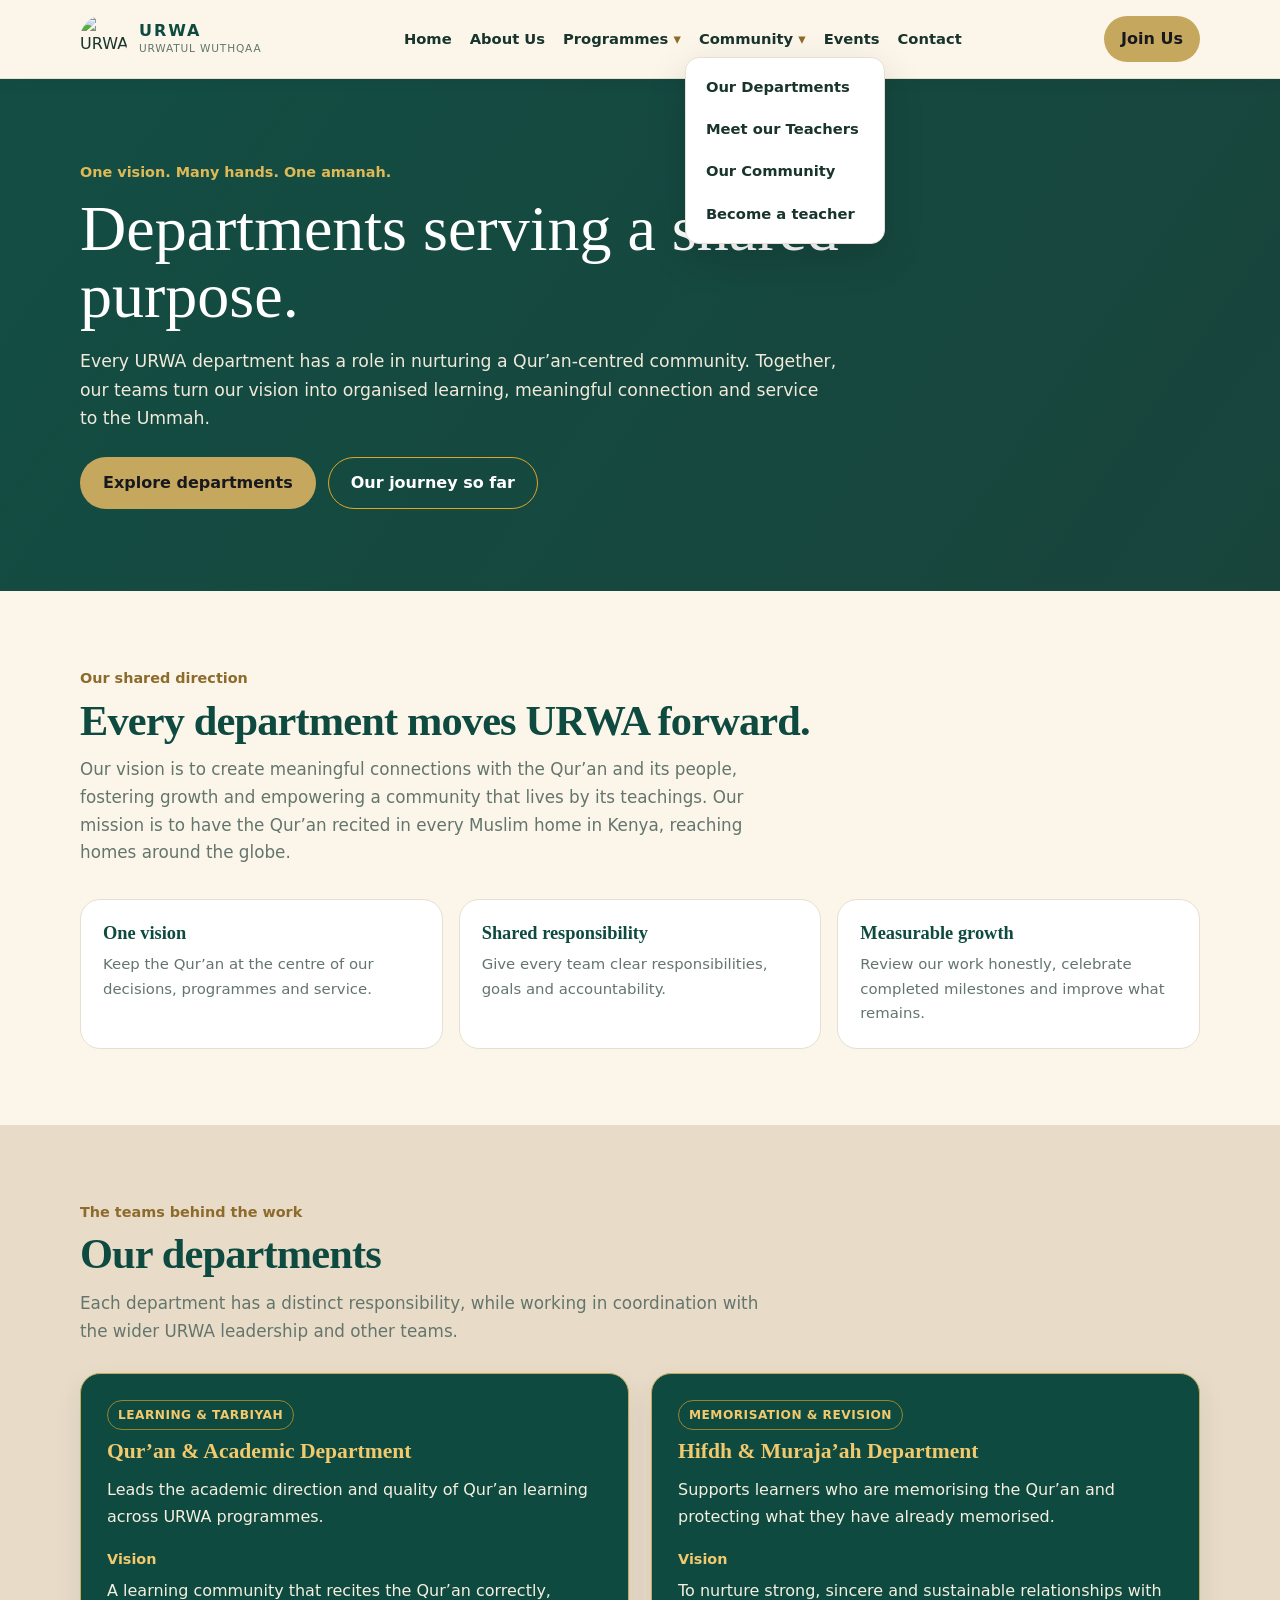
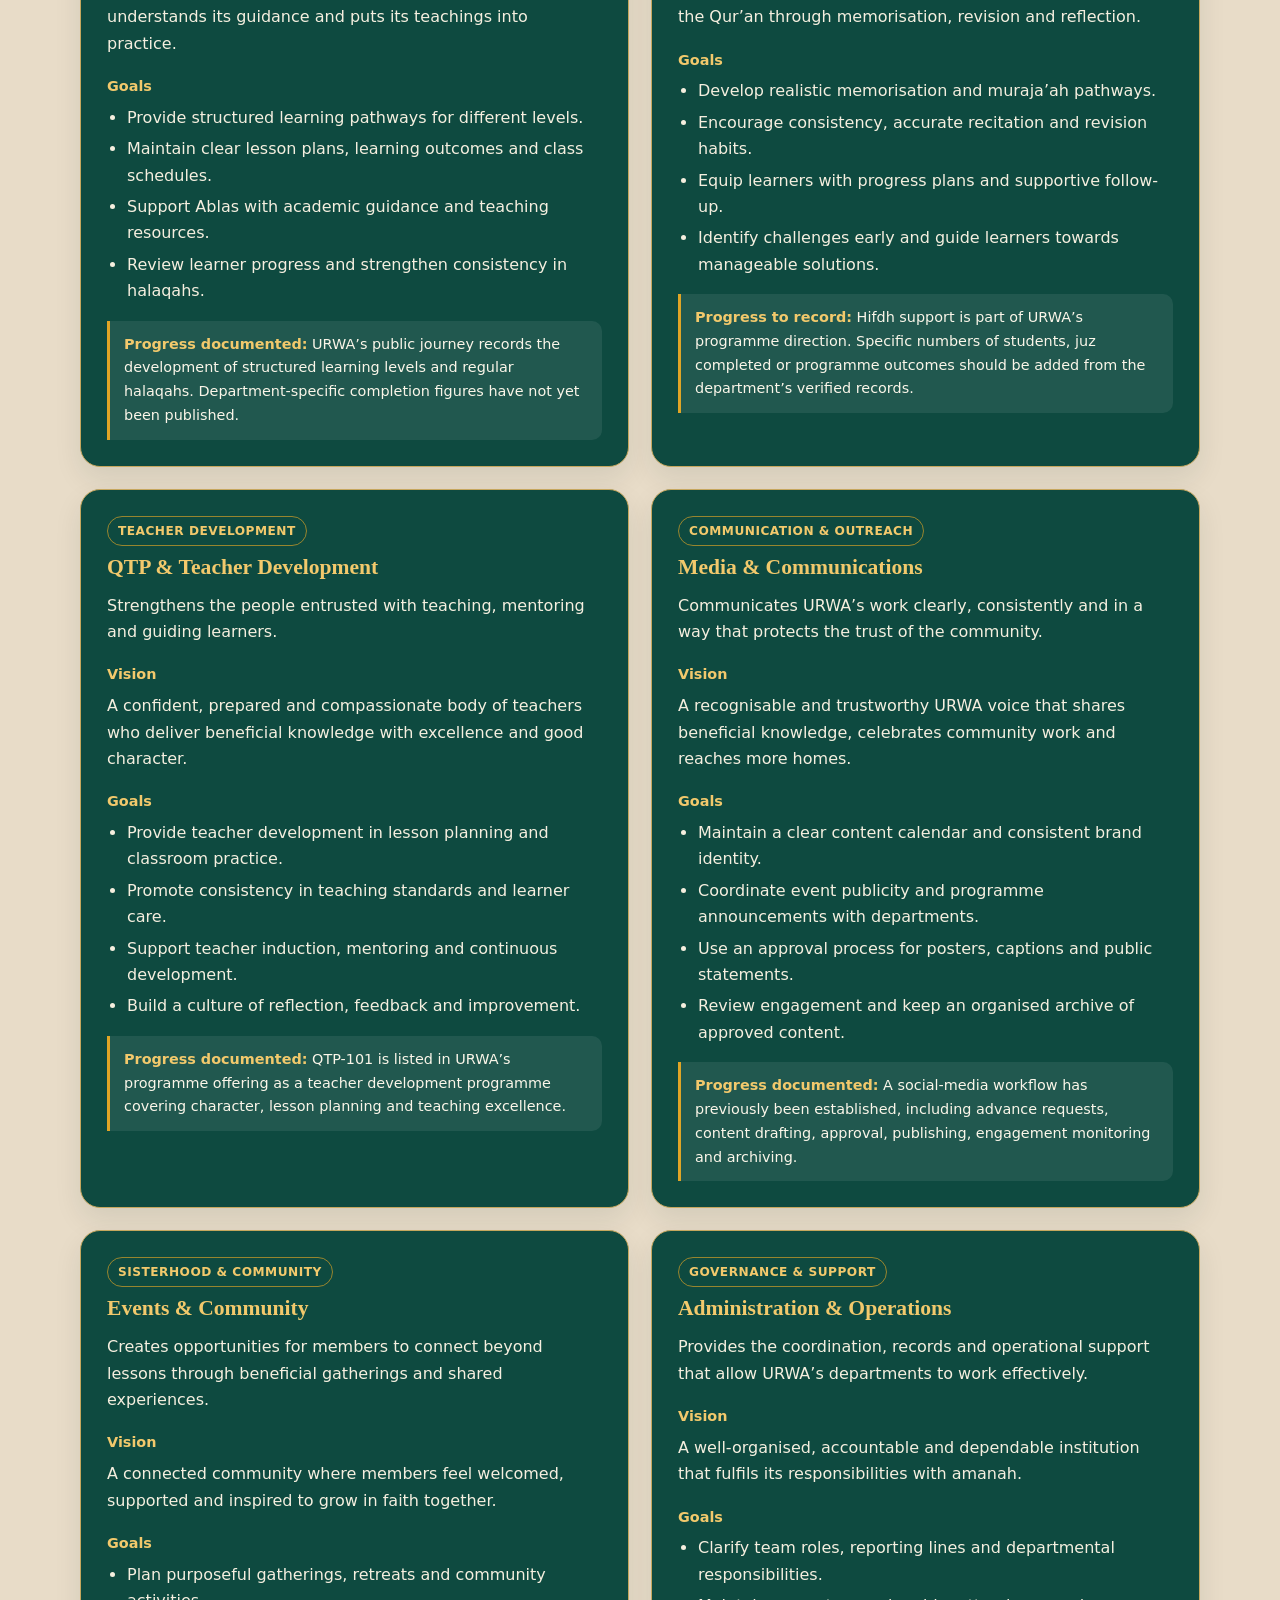
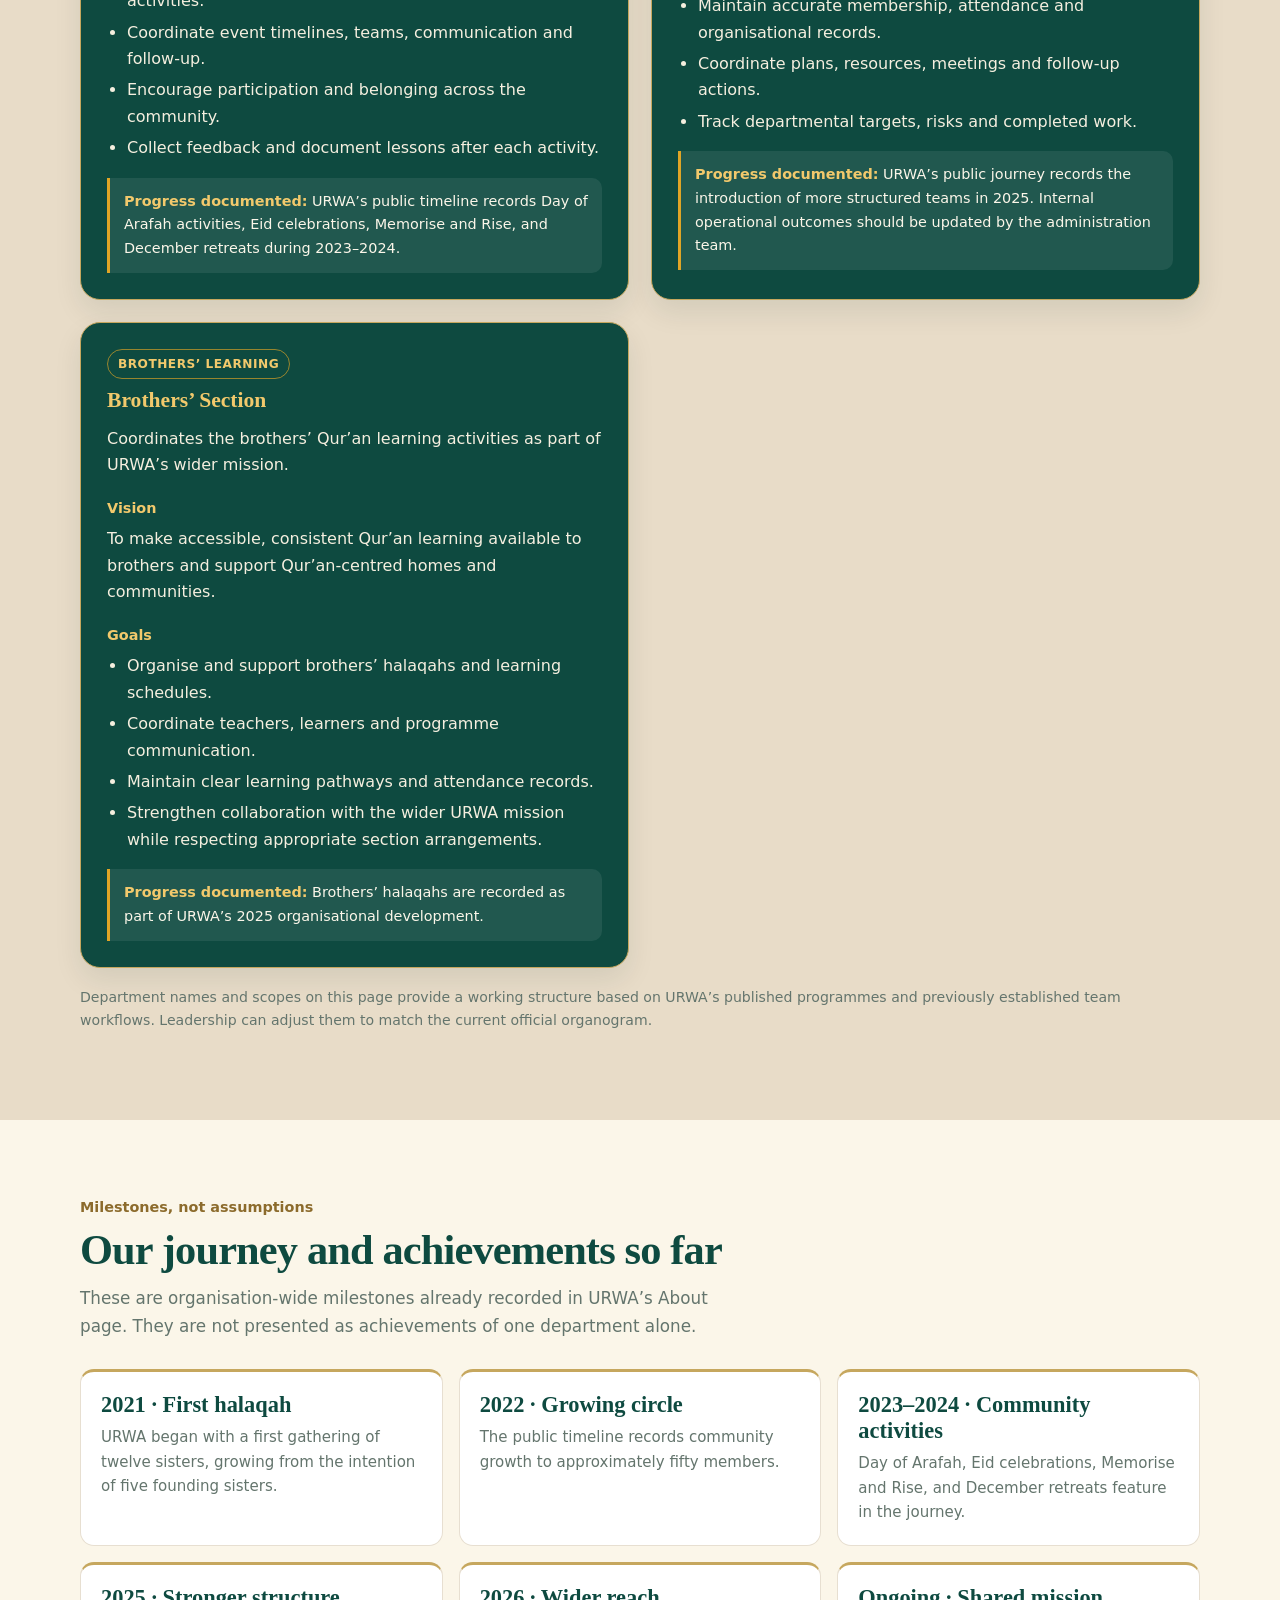
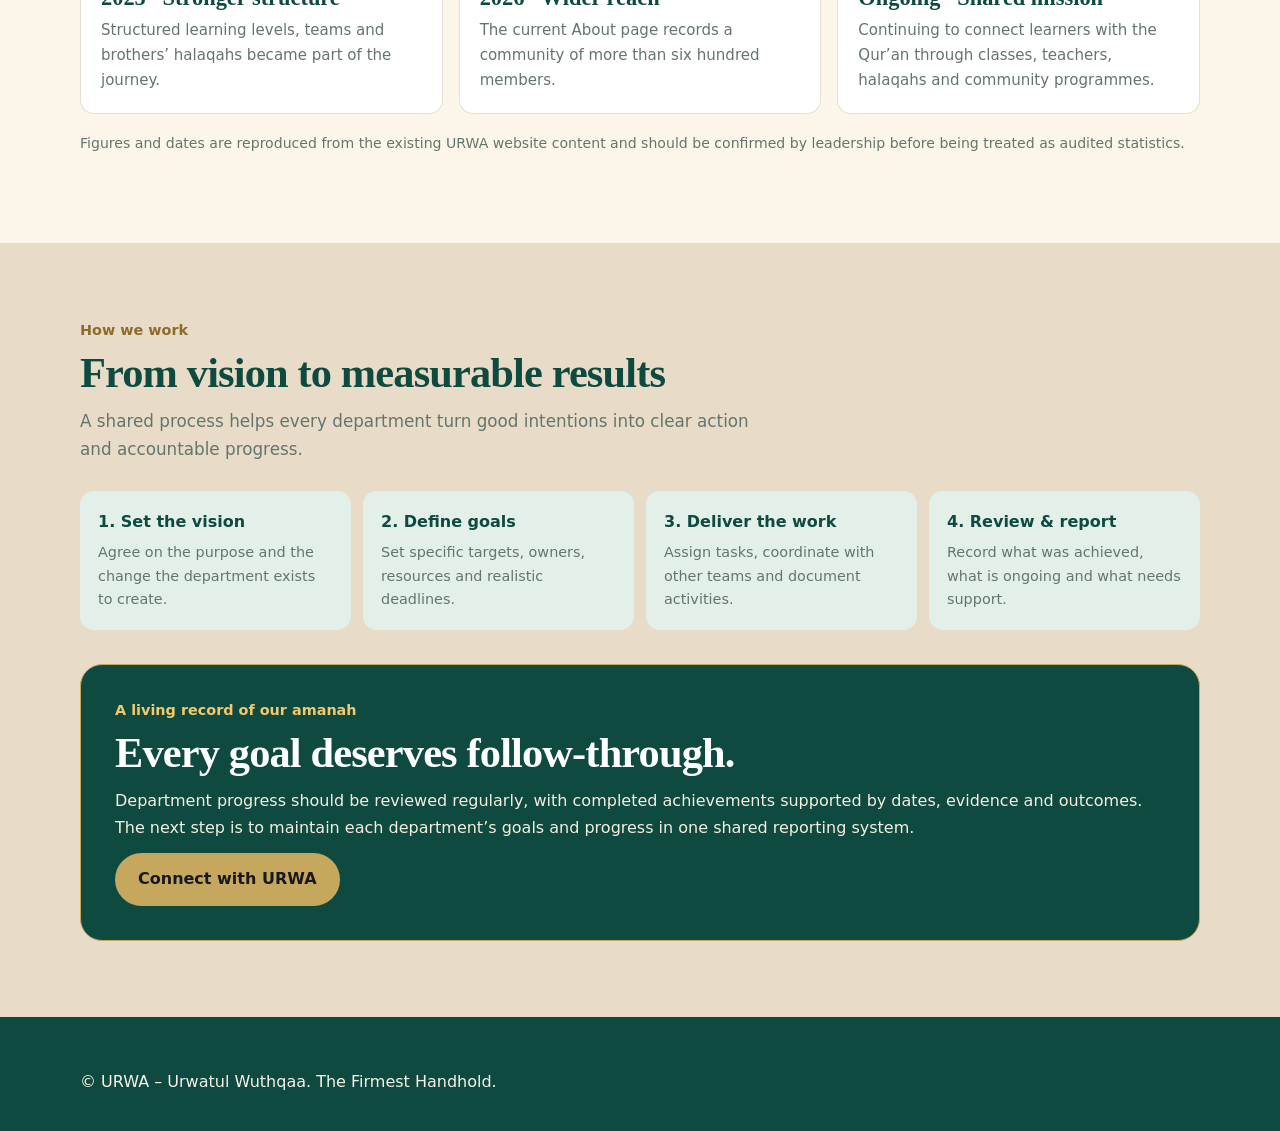
==== departments.html @ 587ce14b "Create URWA departments vision goals and progress page" ====
<!doctype html>
<html lang="en">
<head>
  <meta charset="utf-8">
  <meta name="viewport" content="width=device-width, initial-scale=1, viewport-fit=cover">
  <title>Our Departments | URWA – Urwatul Wuthqaa</title>
  <meta name="description" content="Meet the departments serving URWA's vision through Qur'an learning, community, communication and organisational excellence.">
  <link rel="stylesheet" href="css/style.css">
  <link rel="stylesheet" href="css/pages.css">
  <style>
    .dept-hero{background:linear-gradient(125deg,rgba(14,74,64,.98),rgba(10,57,49,.94));color:#fbf6e9;padding:82px 0}
    .dept-hero h1{font:500 clamp(2.5rem,5vw,4.3rem)/1.05 Georgia,serif;color:#fff;max-width:780px;margin:10px 0 18px}
    .dept-hero p{color:#f1eadb;max-width:760px;font-size:1.08rem}
    .dept-hero .kicker{color:#e0b957}
    .dept-intro{max-width:800px;margin-bottom:32px}
    .dept-grid{display:grid;grid-template-columns:repeat(2,minmax(0,1fr));gap:22px}
    .dept-card{background:#0e4a40;color:#fbf6e9;border:1px solid #c6a75e;border-radius:20px;padding:26px;box-shadow:0 12px 28px rgba(13,49,41,.09)}
    .dept-card h3{color:#f2c96c;font:600 1.35rem/1.25 Georgia,serif;margin:8px 0 12px}
    .dept-card p,.dept-card li{color:#f5efdf}
    .dept-card .dept-tag{display:inline-block;border:1px solid rgba(224,165,38,.65);border-radius:999px;padding:4px 10px;color:#f2c96c;font-size:.76rem;font-weight:700;letter-spacing:.04em}
    .dept-card h4{color:#f2c96c;font-size:.9rem;margin:18px 0 6px}
    .dept-card ul{padding-left:20px;margin:0}
    .dept-card li{margin:5px 0}
    .dept-status{margin-top:16px;padding:12px 14px;border-left:3px solid #e0a526;background:rgba(255,255,255,.08);border-radius:0 10px 10px 0;font-size:.9rem}
    .dept-status strong{color:#f2c96c}
    .dept-note{font-size:.88rem;color:var(--muted);margin-top:18px}
    .milestone-grid{display:grid;grid-template-columns:repeat(3,minmax(0,1fr));gap:16px}
    .milestone{background:#fff;border:1px solid var(--line);border-top:3px solid var(--gold);border-radius:14px;padding:20px}
    .milestone b{display:block;color:var(--head);font:600 1.4rem Georgia,serif;margin-bottom:7px}
    .milestone p{color:var(--muted);margin:0;font-size:.94rem}
    .dept-cycle{display:grid;grid-template-columns:repeat(4,minmax(0,1fr));gap:12px;counter-reset:step}
    .dept-step{background:var(--mint);border-radius:14px;padding:18px}
    .dept-step b{display:block;color:var(--head);margin-bottom:5px}
    .dept-step p{font-size:.9rem;color:var(--muted);margin:0}
    .dept-cta{background:var(--band);color:var(--onband);border:1px solid var(--gold);border-radius:22px;padding:34px}
    .dept-cta h2{color:#fff}
    .dept-cta p{color:#f5efdf}
    @media(max-width:760px){.dept-grid{grid-template-columns:1fr}.milestone-grid{grid-template-columns:1fr}.dept-cycle{grid-template-columns:repeat(2,minmax(0,1fr))}.dept-hero{padding:60px 0}}
    @media(max-width:420px){.dept-cycle{grid-template-columns:1fr}.dept-card{padding:21px}}
  </style>
</head>
<body>
<header>
  <div class="wrap bar">
    <a class="brand" href="index.html" aria-label="URWA home">
      <img src="assets/logo.jpg" alt="URWA logo">
      <span><b>URWA</b><small>URWATUL WUTHQAA</small></span>
    </a>
    <nav id="nav" aria-label="Main navigation">
      <a href="index.html">Home</a>
      <a href="about.html">About Us</a>
      <details><summary>Programmes</summary><div class="dd"><a href="programmes.html">All programmes</a><a href="classes.html">Classes and schedules</a></div></details>
      <details open><summary>Community</summary><div class="dd"><a href="departments.html" aria-current="page">Our Departments</a><a href="teachers.html">Meet our Teachers</a><a href="about.html">Our Community</a><a href="become-teacher.html">Become a teacher</a></div></details>
      <a href="events.html">Events</a>
      <a href="contact.html">Contact</a>
    </nav>
    <div class="acts"><a class="btn gold" href="portal/student/index.html" style="padding:9px 16px">Join Us</a><button id="burger" aria-label="Open navigation" aria-expanded="false" type="button">☰</button></div>
  </div>
</header>

<main>
  <section class="dept-hero">
    <div class="wrap">
      <div class="kicker">One vision. Many hands. One amanah.</div>
      <h1>Departments serving a shared purpose.</h1>
      <p>Every URWA department has a role in nurturing a Qur’an-centred community. Together, our teams turn our vision into organised learning, meaningful connection and service to the Ummah.</p>
      <div class="row"><a class="btn gold" href="#departments">Explore departments</a><a class="btn line" style="color:#fff;border-color:#e0a526" href="#our-progress">Our journey so far</a></div>
    </div>
  </section>

  <section>
    <div class="wrap">
      <div class="dept-intro">
        <div class="kicker">Our shared direction</div>
        <h2>Every department moves URWA forward.</h2>
        <p class="lead">Our vision is to create meaningful connections with the Qur’an and its people, fostering growth and empowering a community that lives by its teachings. Our mission is to have the Qur’an recited in every Muslim home in Kenya, reaching homes around the globe.</p>
      </div>
      <div class="grid g3">
        <article class="card"><h3>One vision</h3><p>Keep the Qur’an at the centre of our decisions, programmes and service.</p></article>
        <article class="card"><h3>Shared responsibility</h3><p>Give every team clear responsibilities, goals and accountability.</p></article>
        <article class="card"><h3>Measurable growth</h3><p>Review our work honestly, celebrate completed milestones and improve what remains.</p></article>
      </div>
    </div>
  </section>

  <section class="alt" id="departments">
    <div class="wrap">
      <div class="section-heading"><div class="kicker">The teams behind the work</div><h2>Our departments</h2><p class="lead">Each department has a distinct responsibility, while working in coordination with the wider URWA leadership and other teams.</p></div>
      <div class="dept-grid">
        <article class="dept-card">
          <span class="dept-tag">LEARNING & TARBIYAH</span><h3>Qur’an & Academic Department</h3>
          <p>Leads the academic direction and quality of Qur’an learning across URWA programmes.</p>
          <h4>Vision</h4><p>A learning community that recites the Qur’an correctly, understands its guidance and puts its teachings into practice.</p>
          <h4>Goals</h4><ul><li>Provide structured learning pathways for different levels.</li><li>Maintain clear lesson plans, learning outcomes and class schedules.</li><li>Support Ablas with academic guidance and teaching resources.</li><li>Review learner progress and strengthen consistency in halaqahs.</li></ul>
          <div class="dept-status"><strong>Progress documented:</strong> URWA’s public journey records the development of structured learning levels and regular halaqahs. Department-specific completion figures have not yet been published.</div>
        </article>
        <article class="dept-card">
          <span class="dept-tag">MEMORISATION & REVISION</span><h3>Hifdh & Muraja’ah Department</h3>
          <p>Supports learners who are memorising the Qur’an and protecting what they have already memorised.</p>
          <h4>Vision</h4><p>To nurture strong, sincere and sustainable relationships with the Qur’an through memorisation, revision and reflection.</p>
          <h4>Goals</h4><ul><li>Develop realistic memorisation and muraja’ah pathways.</li><li>Encourage consistency, accurate recitation and revision habits.</li><li>Equip learners with progress plans and supportive follow-up.</li><li>Identify challenges early and guide learners towards manageable solutions.</li></ul>
          <div class="dept-status"><strong>Progress to record:</strong> Hifdh support is part of URWA’s programme direction. Specific numbers of students, juz completed or programme outcomes should be added from the department’s verified records.</div>
        </article>
        <article class="dept-card">
          <span class="dept-tag">TEACHER DEVELOPMENT</span><h3>QTP & Teacher Development</h3>
          <p>Strengthens the people entrusted with teaching, mentoring and guiding learners.</p>
          <h4>Vision</h4><p>A confident, prepared and compassionate body of teachers who deliver beneficial knowledge with excellence and good character.</p>
          <h4>Goals</h4><ul><li>Provide teacher development in lesson planning and classroom practice.</li><li>Promote consistency in teaching standards and learner care.</li><li>Support teacher induction, mentoring and continuous development.</li><li>Build a culture of reflection, feedback and improvement.</li></ul>
          <div class="dept-status"><strong>Progress documented:</strong> QTP-101 is listed in URWA’s programme offering as a teacher development programme covering character, lesson planning and teaching excellence.</div>
        </article>
        <article class="dept-card">
          <span class="dept-tag">COMMUNICATION & OUTREACH</span><h3>Media & Communications</h3>
          <p>Communicates URWA’s work clearly, consistently and in a way that protects the trust of the community.</p>
          <h4>Vision</h4><p>A recognisable and trustworthy URWA voice that shares beneficial knowledge, celebrates community work and reaches more homes.</p>
          <h4>Goals</h4><ul><li>Maintain a clear content calendar and consistent brand identity.</li><li>Coordinate event publicity and programme announcements with departments.</li><li>Use an approval process for posters, captions and public statements.</li><li>Review engagement and keep an organised archive of approved content.</li></ul>
          <div class="dept-status"><strong>Progress documented:</strong> A social-media workflow has previously been established, including advance requests, content drafting, approval, publishing, engagement monitoring and archiving.</div>
        </article>
        <article class="dept-card">
          <span class="dept-tag">SISTERHOOD & COMMUNITY</span><h3>Events & Community</h3>
          <p>Creates opportunities for members to connect beyond lessons through beneficial gatherings and shared experiences.</p>
          <h4>Vision</h4><p>A connected community where members feel welcomed, supported and inspired to grow in faith together.</p>
          <h4>Goals</h4><ul><li>Plan purposeful gatherings, retreats and community activities.</li><li>Coordinate event timelines, teams, communication and follow-up.</li><li>Encourage participation and belonging across the community.</li><li>Collect feedback and document lessons after each activity.</li></ul>
          <div class="dept-status"><strong>Progress documented:</strong> URWA’s public timeline records Day of Arafah activities, Eid celebrations, Memorise and Rise, and December retreats during 2023–2024.</div>
        </article>
        <article class="dept-card">
          <span class="dept-tag">GOVERNANCE & SUPPORT</span><h3>Administration & Operations</h3>
          <p>Provides the coordination, records and operational support that allow URWA’s departments to work effectively.</p>
          <h4>Vision</h4><p>A well-organised, accountable and dependable institution that fulfils its responsibilities with amanah.</p>
          <h4>Goals</h4><ul><li>Clarify team roles, reporting lines and departmental responsibilities.</li><li>Maintain accurate membership, attendance and organisational records.</li><li>Coordinate plans, resources, meetings and follow-up actions.</li><li>Track departmental targets, risks and completed work.</li></ul>
          <div class="dept-status"><strong>Progress documented:</strong> URWA’s public journey records the introduction of more structured teams in 2025. Internal operational outcomes should be updated by the administration team.</div>
        </article>
        <article class="dept-card">
          <span class="dept-tag">BROTHERS’ LEARNING</span><h3>Brothers’ Section</h3>
          <p>Coordinates the brothers’ Qur’an learning activities as part of URWA’s wider mission.</p>
          <h4>Vision</h4><p>To make accessible, consistent Qur’an learning available to brothers and support Qur’an-centred homes and communities.</p>
          <h4>Goals</h4><ul><li>Organise and support brothers’ halaqahs and learning schedules.</li><li>Coordinate teachers, learners and programme communication.</li><li>Maintain clear learning pathways and attendance records.</li><li>Strengthen collaboration with the wider URWA mission while respecting appropriate section arrangements.</li></ul>
          <div class="dept-status"><strong>Progress documented:</strong> Brothers’ halaqahs are recorded as part of URWA’s 2025 organisational development.</div>
        </article>
      </div>
      <p class="dept-note">Department names and scopes on this page provide a working structure based on URWA’s published programmes and previously established team workflows. Leadership can adjust them to match the current official organogram.</p>
    </div>
  </section>

  <section id="our-progress">
    <div class="wrap">
      <div class="section-heading"><div class="kicker">Milestones, not assumptions</div><h2>Our journey and achievements so far</h2><p class="lead">These are organisation-wide milestones already recorded in URWA’s About page. They are not presented as achievements of one department alone.</p></div>
      <div class="milestone-grid">
        <article class="milestone"><b>2021 · First halaqah</b><p>URWA began with a first gathering of twelve sisters, growing from the intention of five founding sisters.</p></article>
        <article class="milestone"><b>2022 · Growing circle</b><p>The public timeline records community growth to approximately fifty members.</p></article>
        <article class="milestone"><b>2023–2024 · Community activities</b><p>Day of Arafah, Eid celebrations, Memorise and Rise, and December retreats feature in the journey.</p></article>
        <article class="milestone"><b>2025 · Stronger structure</b><p>Structured learning levels, teams and brothers’ halaqahs became part of the journey.</p></article>
        <article class="milestone"><b>2026 · Wider reach</b><p>The current About page records a community of more than six hundred members.</p></article>
        <article class="milestone"><b>Ongoing · Shared mission</b><p>Continuing to connect learners with the Qur’an through classes, teachers, halaqahs and community programmes.</p></article>
      </div>
      <p class="dept-note">Figures and dates are reproduced from the existing URWA website content and should be confirmed by leadership before being treated as audited statistics.</p>
    </div>
  </section>

  <section class="alt">
    <div class="wrap">
      <div class="section-heading"><div class="kicker">How we work</div><h2>From vision to measurable results</h2><p class="lead">A shared process helps every department turn good intentions into clear action and accountable progress.</p></div>
      <div class="dept-cycle">
        <div class="dept-step"><b>1. Set the vision</b><p>Agree on the purpose and the change the department exists to create.</p></div>
        <div class="dept-step"><b>2. Define goals</b><p>Set specific targets, owners, resources and realistic deadlines.</p></div>
        <div class="dept-step"><b>3. Deliver the work</b><p>Assign tasks, coordinate with other teams and document activities.</p></div>
        <div class="dept-step"><b>4. Review & report</b><p>Record what was achieved, what is ongoing and what needs support.</p></div>
      </div>
      <div class="dept-cta" style="margin-top:34px">
        <div class="kicker" style="color:#f2c96c">A living record of our amanah</div>
        <h2>Every goal deserves follow-through.</h2>
        <p>Department progress should be reviewed regularly, with completed achievements supported by dates, evidence and outcomes. The next step is to maintain each department’s goals and progress in one shared reporting system.</p>
        <a class="btn gold" href="contact.html">Connect with URWA</a>
      </div>
    </div>
  </section>
</main>
<footer><div class="wrap"><p>© URWA – Urwatul Wuthqaa. The Firmest Handhold.</p></div></footer>
<script src="js/main.js"></script>
</body>
</html>
---- css/style.css ----
/* =========================================
   URWA — SHARED DESIGN SYSTEM
========================================= */

:root {
  /* URWA emerald, white and warm cream palette */
  --bg: #fbf6e9;
  --card: #ffffff;
  --tint: #e8dcc8;
  --ink: #18342d;
  --muted: #64756d;
  --head: #0e4a40;
  --gold: #c6a75e;
  --goldtx: #8c6b2c;
  --line: #e7dfd1;
  --band: #0e4a40;
  --onband: #f7f2e8;

  --brand: #0e4a40;
  --cream: #fbf6e9;
  --mint: #e3f0ea;

  color-scheme: light;
}


/* =========================================
   GLOBAL RESET AND TYPOGRAPHY
========================================= */

* {
  box-sizing: border-box;
}

html {
  scroll-behavior: smooth;
  scroll-padding-top: 88px;
}

body {
  margin: 0;
  background: var(--bg);
  color: var(--ink);
  font: 16px/1.65 Inter, system-ui, -apple-system, "Segoe UI", sans-serif;
}

img {
  max-width: 100%;
}

a {
  color: inherit;
  text-decoration: none;
}

button,
input,
select,
textarea {
  font: inherit;
}

button {
  color: inherit;
}

:focus-visible {
  outline: 3px solid var(--gold);
  outline-offset: 3px;
}

[hidden] {
  display: none !important;
}

.wrap {
  width: min(1120px, calc(100% - 36px));
  margin-inline: auto;
}

h1,
h2,
h3 {
  font-family: Georgia, "Times New Roman", serif;
  color: var(--head);
  font-weight: 500;
  margin: 0;
}

h2 {
  font-size: clamp(1.9rem, 4vw, 2.9rem);
  line-height: 1.12;
  letter-spacing: -.02em;
  margin-bottom: 12px;
}

h3 {
  font-size: 1.12rem;
  margin-bottom: 6px;
}

p {
  margin: 0 0 12px;
}

.lead {
  color: var(--muted);
  max-width: 680px;
  font-size: 1.05rem;
}

section {
  padding: 76px 0;
}

.alt {
  background: var(--tint);
}

.kicker {
  color: var(--goldtx);
  font-weight: 700;
  font-size: .9rem;
  margin-bottom: 6px;
}


/* =========================================
   BUTTONS
========================================= */

.btn {
  display: inline-block;
  padding: 12px 22px;
  border-radius: 999px;
  font: inherit;
  font-weight: 700;
  border: 1px solid transparent;
  cursor: pointer;
  transition: transform .2s ease;
}

.btn:hover {
  transform: translateY(-2px);
}

.gold {
  background: var(--gold);
  color: #17191e;
}

.dark {
  background: var(--head);
  color: #fff;
}

.line {
  border-color: var(--gold);
  color: var(--head);
}


/* =========================================
   HEADER AND NAVIGATION
========================================= */

header,
.site-header {
  position: sticky;
  top: 0;
  z-index: 50;
  background: var(--bg);
  border-bottom: 1px solid var(--line);
  box-shadow: 0 2px 16px rgba(12, 30, 25, .06);
}

.bar {
  display: flex;
  align-items: center;
  justify-content: space-between;
  gap: 16px;
  min-height: 78px;
}

.brand {
  display: flex;
  align-items: center;
  gap: 11px;
  flex-shrink: 0;
}

.brand img {
  width: 48px;
  height: 48px;
  border-radius: 50%;
  object-fit: cover;
}

.site-header .brand img {
  width: 44px;
  height: 44px;
  object-fit: contain;
}

.brand b {
  display: block;
  color: var(--head);
  letter-spacing: .12em;
  line-height: 1.2;
}

.brand small {
  display: block;
  font-size: .66rem;
  letter-spacing: .08em;
  color: var(--muted);
}

nav {
  display: flex;
  gap: 18px;
  align-items: center;
  font-weight: 600;
  font-size: .92rem;
}

nav details {
  position: relative;
}

nav summary {
  cursor: pointer;
  list-style: none;
}

nav summary::-webkit-details-marker {
  display: none;
}

nav summary::after {
  content: " ▾";
  color: var(--goldtx);
}

.dd {
  position: absolute;
  top: 30px;
  left: -14px;
  min-width: 200px;
  background: var(--card);
  border: 1px solid var(--line);
  border-radius: 14px;
  padding: 8px;
  display: none;
  box-shadow: 0 14px 40px rgba(0, 0, 0, .14);
}

nav details[open] .dd {
  display: grid;
}

.dd a {
  padding: 9px 12px;
  border-radius: 8px;
  white-space: nowrap;
}

.dd a:hover {
  background: var(--tint);
}

.acts {
  display: flex;
  align-items: center;
  gap: 12px;
}

.acts a.login {
  font-size: .88rem;
  font-weight: 700;
  color: var(--head);
}

#burger {
  display: none;
  border: 1px solid var(--line);
  background: var(--card);
  color: var(--head);
  border-radius: 9px;
  padding: 8px 11px;
  font-size: 1.2rem;
  cursor: pointer;
}


/* =========================================
   HERO
========================================= */

.hero {
  padding: 84px 0;
  background:
    radial-gradient(circle at 85% 25%, rgba(198, 167, 94, .20), transparent 30%),
    var(--bg);
}

.hero .wrap {
  display: grid;
  grid-template-columns: 1.15fr .85fr;
  gap: 48px;
  align-items: center;
}

.hero h1 {
  font-size: clamp(3.1rem, 7vw, 5.6rem);
  line-height: 1;
  letter-spacing: -.04em;
  margin: 10px 0 20px;
}

.hero p {
  font-size: 1.12rem;
  color: var(--muted);
  max-width: 560px;
}

.row {
  display: flex;
  gap: 12px;
  flex-wrap: wrap;
  margin-top: 24px;
}

.orb {
  width: min(320px, 80vw);
  aspect-ratio: 1;
  margin: auto;
  border-radius: 50%;
  display: grid;
  place-items: center;
  border: 1px solid var(--gold);
  background: var(--card);
  position: relative;
  box-shadow: 0 24px 70px rgba(14, 74, 64, .14);
}

.orb::before {
  content: "";
  position: absolute;
  inset: 22px;
  border: 1px solid rgba(224, 165, 38, .5);
  transform: rotate(45deg);
  border-radius: 26px;
}

.orb img {
  width: 68%;
  border-radius: 50%;
  position: relative;
}


/* =========================================
   GRIDS AND CARDS
========================================= */

.grid {
  display: grid;
  gap: 16px;
  margin-top: 30px;
}

.g3 {
  grid-template-columns: repeat(3, minmax(0, 1fr));
}

.g4 {
  grid-template-columns: repeat(4, minmax(0, 1fr));
}

.g5 {
  grid-template-columns: repeat(5, minmax(0, 1fr));
}

.card {
  background: var(--card);
  border: 1px solid var(--line);
  border-radius: 20px;
  padding: 22px;
}

.card p {
  color: var(--muted);
  font-size: .93rem;
  margin: 0;
}

.big {
  font-family: Georgia, serif;
  font-size: 2.3rem;
  color: var(--head);
  line-height: 1;
}

.pill {
  display: inline-flex;
  align-self: flex-start;
  background: var(--tint);
  color: var(--goldtx);
  padding: 5px 10px;
  border-radius: 99px;
  font-size: .78rem;
  font-weight: 700;
}

.text-link {
  color: var(--goldtx);
  font-weight: 700;
  margin-top: auto;
}

.feature-card {
  height: 100%;
  min-height: 245px;
  display: flex;
  flex-direction: column;
  gap: 10px;
}

.feature-card .btn {
  align-self: flex-start;
  margin-top: auto;
}

.programme-grid .card {
  min-height: 245px;
}


/* =========================================
   CONTENT COMPONENTS
========================================= */

.band {
  background: var(--band);
  color: var(--onband);
  border-radius: 28px;
  padding: 48px;
}

.band h2 {
  color: #fff;
}

.band p {
  color: var(--onband);
}

.verse {
  background: var(--tint);
  border: 1px solid var(--line);
  border-radius: 22px;
  padding: 30px;
  text-align: center;
}

.ar {
  font-family: "Amiri", "Scheherazade New", Georgia, serif;
  direction: rtl;
  color: var(--head);
  font-size: clamp(1.4rem, 3vw, 2rem);
  line-height: 2;
}

.two {
  display: grid;
  grid-template-columns: minmax(0, .9fr) minmax(320px, 1.1fr);
  gap: 44px;
  align-items: center;
}

.two > .cal {
  justify-self: end;
  width: min(100%, 440px);
  margin: 0;
  transform: none;
}

.val {
  text-align: center;
  padding: 18px 10px;
}

.val .ar {
  font-size: 1.3rem;
  color: var(--goldtx);
}

.val b {
  display: block;
  color: var(--head);
}

.tl {
  display: grid;
  grid-template-columns: repeat(5, 1fr);
  gap: 14px;
  margin-top: 22px;
}

.tl div {
  border-top: 3px solid var(--gold);
  padding-top: 10px;
}

.tl b {
  color: var(--head);
  font-family: Georgia, serif;
  font-size: 1.2rem;
}

.time {
  display: flex;
  gap: 14px;
  align-items: baseline;
  padding: 13px 0;
  border-bottom: 1px solid var(--line);
}

.time .big {
  min-width: 130px;
  font-size: 1.8rem;
}


/* =========================================
   MONTHLY CALENDAR — HOMEPAGE
========================================= */

.cal {
  width: min(100%, 440px);
  min-width: 0;
  padding: 22px;
  background: var(--card);
  border: 1px solid var(--line);
  border-radius: 20px;
  box-shadow: 0 12px 32px rgba(14, 74, 64, .08);
}

.ch {
  display: flex;
  align-items: center;
  justify-content: space-between;
  gap: 12px;
  margin-bottom: 18px;
  color: var(--head);
  font-weight: 700;
}

.ch span {
  text-align: center;
  flex: 1;
  font-family: Georgia, "Times New Roman", serif;
  font-size: 1.15rem;
}

.ch button {
  flex: 0 0 36px;
  width: 36px;
  height: 36px;
  display: grid;
  place-items: center;
  padding: 0;
  border: 1px solid var(--line);
  border-radius: 50%;
  background: var(--bg);
  color: var(--head);
  font-size: 1.5rem;
  line-height: 1;
  cursor: pointer;
  transition: background .2s ease, color .2s ease;
}

.ch button:hover {
  background: var(--head);
  color: #fff;
}

.cg {
  display: grid;
  grid-template-columns: repeat(7, minmax(0, 1fr));
  gap: 7px;
  text-align: center;
}

.cg span {
  min-width: 0;
  min-height: 40px;
  display: grid;
  place-items: center;
  border-radius: 50%;
}

.cg .calendar-weekday {
  min-height: 30px;
  color: var(--muted);
  font-size: .72rem;
  font-weight: 700;
  text-transform: uppercase;
}

.cg .calendar-empty {
  visibility: hidden;
}

.cg .calendar-day {
  color: var(--ink);
  font-size: .9rem;
  transition: background .2s ease, color .2s ease;
}

.cg .calendar-day.today {
  background: var(--head);
  color: #fff;
  font-weight: 800;
  outline: 2px solid var(--gold);
  outline-offset: 2px;
}

@media (max-width: 480px) {
  .cal {
    padding: 16px;
  }

  .cg {
    gap: 4px;
  }

  .cg span {
    min-height: 36px;
  }
}


/* =========================================
   FORMS
/* =========================================
   FORMS
========================================= */

.form {
  display: grid;
  grid-template-columns: 1fr 1fr;
  gap: 12px;
}

.form label {
  display: grid;
  gap: 6px;
  font-size: .9rem;
  font-weight: 650;
  color: var(--head);
}

.form input,
.form select,
.form textarea {
  width: 100%;
  padding: 12px;
  border: 1px solid var(--line);
  border-radius: 10px;
  background: var(--bg);
  color: var(--ink);
  font: inherit;
}

.form textarea {
  grid-column: 1 / -1;
  min-height: 100px;
}

.form .full {
  grid-column: 1 / -1;
}

.form .check {
  display: flex;
  align-items: center;
  gap: 9px;
  font-weight: 400;
}

.form .check input {
  width: auto;
}

.form button {
  justify-self: start;
}

.form-note {
  font-size: .88rem;
  color: var(--muted);
  line-height: 1.5;
}


/* =========================================
   PAGE COMPONENTS
========================================= */

.page-hero {
  padding: 68px 0 58px;
  background: linear-gradient(120deg, var(--tint), var(--bg));
  border-bottom: 1px solid var(--line);
}

.page-hero h1 {
  max-width: 850px;
  font: 500 clamp(2.5rem, 6vw, 4.4rem)/1.08 Georgia, "Times New Roman", serif;
  color: var(--head);
  margin: 8px 0 14px;
}

.page-hero .lead {
  max-width: 780px;
}

.breadcrumbs {
  font-size: .88rem;
  color: var(--muted);
  margin-bottom: 16px;
}

.breadcrumbs a {
  color: var(--goldtx);
}

.content-narrow {
  width: min(820px, 100%);
  margin-inline: auto;
}

.section-heading {
  max-width: 720px;
  margin-bottom: 28px;
}

.info-list {
  display: grid;
  gap: 12px;
  padding: 0;
  list-style: none;
}

.info-list li {
  padding: 14px 16px;
  border: 1px solid var(--line);
  background: var(--card);
  border-radius: 12px;
}

.notice {
  padding: 16px 18px;
  background: var(--tint);
  border-left: 4px solid var(--gold);
  border-radius: 10px;
  color: var(--muted);
}

.notice strong {
  color: var(--head);
}

.profile-card {
  text-align: center;
}

.profile-card img {
  width: 116px;
  height: 116px;
  border-radius: 50%;
  object-fit: cover;
  margin: 0 auto 14px;
  background: var(--tint);
}

.avatar-placeholder {
  width: 104px;
  height: 104px;
  margin: 0 auto 14px;
  border-radius: 50%;
  display: grid;
  place-items: center;
  background: var(--tint);
  color: var(--goldtx);
  font-size: 2.3rem;
}

.steps {
  padding-left: 22px;
  display: grid;
  gap: 14px;
}

.steps li {
  padding-left: 5px;
}

.event-meta {
  display: flex;
  gap: 12px;
  flex-wrap: wrap;
  color: var(--muted);
  font-size: .9rem;
}

.event-meta span {
  background: var(--tint);
  padding: 6px 10px;
  border-radius: 99px;
}

.contact-list {
  display: grid;
  gap: 12px;
  margin-top: 20px;
}


/* =========================================
   ABOUT URWA PAGE
========================================= */

.about-stats .card {
  min-height: 170px;
}

.about-stat-note {
  margin-top: 12px;
}

.about-timeline {
  display: grid;
  grid-template-columns: repeat(5, minmax(0, 1fr));
  gap: 18px;
}

.about-milestone {
  border-top: 3px solid var(--gold);
  padding: 15px 12px 0 0;
}

.about-milestone span {
  display: inline-block;
  color: var(--goldtx);
  font-weight: 800;
  font-size: .9rem;
  margin-bottom: 8px;
}

.about-milestone h3 {
  margin-bottom: 8px;
}

.about-milestone p {
  color: var(--muted);
  font-size: .93rem;
}

.about-verse {
  max-width: 900px;
  margin: 0 auto 24px;
}

.verse-reference {
  color: var(--muted);
  font-size: .9rem;
  margin: 12px 0 0;
}

.about-values {
  margin-top: 22px;
}

.about-values .card,
.about-purpose .card {
  height: 100%;
}

.about-purpose p {
  color: var(--muted);
  margin: 0;
}


/* =========================================
   ABOUT CTA
========================================= */

.about-cta {
  display: flex;
  align-items: center;
  justify-content: space-between;
  gap: 28px;
}

.about-cta h2 {
  color: #fff;
  max-width: 650px;
}

.about-cta p {
  color: var(--onband);
  max-width: 600px;
  margin: 0;
}

.about-cta-kicker {
  color: #e5d3a5;
}

.about-cta-actions {
  margin-top: 0;
  flex-shrink: 0;
}

.about-cta-line {
  border-color: #c6a75e;
  color: #fff;
}

.footer-intro {
  margin-top: 12px;
}


/* =========================================
   EVENTS CALENDAR AND ANNOUNCEMENT
========================================= */

.events-layout {
  display: grid;
  grid-template-columns: minmax(0, 1.1fr) minmax(0, .9fr);
  gap: 40px;
  align-items: center;
}

.events-calendar,
.events-announcement {
  min-width: 0;
}

.events-calendar h2,
.events-announcement h2 {
  color: var(--head);
  margin-bottom: 12px;
}

.events-poster {
  width: 100%;
  max-width: 380px;
  margin: 22px auto 0;
  text-align: center;
}

.events-poster a {
  display: block;
  cursor: zoom-in;
}

.events-poster img {
  display: block;
  width: 100%;
  height: auto;
  max-height: 580px;
  object-fit: contain;
  margin: 0 auto;
  border-radius: 14px;
  box-shadow: 0 8px 24px rgba(0, 0, 0, .12);
  transition: transform .25s ease;
}

.events-poster img:hover {
  transform: scale(1.015);
}

.poster-caption {
  text-align: center;
  font-size: .85rem;
  color: var(--muted);
  margin-top: 12px;
}

.events-announcement {
  padding: 30px;
  background: var(--card);
  border: 1px solid var(--line);
  border-radius: 16px;
}

.events-announcement .notice {
  margin-top: 22px;
  padding: 22px;
}

.events-announcement .notice h3 {
  color: var(--goldtx);
  margin-top: 0;
}

.events-announcement-actions {
  margin-top: 24px;
}


/* =========================================
   FOOTER
========================================= */

footer {
  background: var(--band);
  color: var(--onband);
  padding: 52px 0 24px;
}

footer h4 {
  color: #f0dfb8;
  margin: 0 0 12px;
}

footer a {
  display: block;
  margin-bottom: 7px;
  font-size: .92rem;
}

footer .brand b {
  color: #fff;
}

.fg {
  display: grid;
  grid-template-columns: 1.4fr 1fr 1fr 1fr;
  gap: 28px;
}

.copy {
  border-top: 1px solid rgba(255, 255, 255, .22);
  margin-top: 30px;
  padding-top: 18px;
  font-size: .84rem;
}


/* =========================================
   MODALS, TABS AND NOTIFICATIONS
========================================= */

.ov {
  display: none;
  position: fixed;
  inset: 0;
  z-index: 60;
  background: rgba(8, 55, 47, .65);
  padding: 20px;
  overflow: auto;
}

.ov.open {
  display: grid;
  place-items: center;
}

.pt {
  background: var(--card);
  border-radius: 22px;
  width: min(700px, 100%);
  padding: 26px;
}

.tabs {
  display: flex;
  gap: 8px;
  flex-wrap: wrap;
  margin: 16px 0;
}

.tabs button {
  border: 1px solid var(--line);
  background: var(--card);
  color: var(--ink);
  border-radius: 99px;
  padding: 7px 13px;
  cursor: pointer;
}

.tabs button.on {
  background: var(--head);
  color: #fff;
}

.pp {
  background: var(--tint);
  border-radius: 14px;
  padding: 18px;
  min-height: 110px;
}

#toast {
  position: fixed;
  bottom: 22px;
  left: 50%;
  transform: translateX(-50%);
  background: var(--head);
  color: #fff;
  padding: 12px 18px;
  border-radius: 99px;
  display: none;
  z-index: 90;
}


/* =========================================
   ACCESSIBILITY
========================================= */

.skip-link {
  position: absolute;
  left: -9999px;
  top: 8px;
  background: #fff;
  color: #17191e;
  padding: 10px;
  z-index: 200;
}

.skip-link:focus {
  left: 8px;
}


/* =========================================
   RESPONSIVE DESIGN
========================================= */

@media (max-width: 980px) {

  .g4 {
    grid-template-columns: repeat(2, minmax(0, 1fr));
  }

  .g5 {
    grid-template-columns: repeat(3, minmax(0, 1fr));
  }

  .tl {
    grid-template-columns: repeat(2, minmax(0, 1fr));
  }

  .about-timeline {
    grid-template-columns: repeat(3, minmax(0, 1fr));
  }

  .site-header .bar {
    gap: 12px;
  }

  .site-header nav {
    gap: 10px;
  }

  .site-header .login {
    display: none;
  }
}


@media (max-width: 780px) {

  section {
    padding: 58px 0;
  }

  .site-header #burger {
    display: block;
  }

  .site-header nav {
    display: none;
    position: absolute;
    top: 100%;
    left: 0;
    right: 0;
    background: var(--bg);
    padding: 18px 22px;
    flex-direction: column;
    align-items: stretch;
    border-bottom: 1px solid var(--line);
    max-height: 75vh;
    overflow: auto;
  }

  .site-header nav.open {
    display: flex;
  }

  .site-header nav details .dd {
    position: static;
    box-shadow: none;
    margin: 8px 0 0 12px;
  }

  .site-header .acts .btn {
    display: none;
  }

  .brand small {
    display: none;
  }

  .hero {
    padding: 52px 0;
  }

  .hero .wrap,
  .two,
  .g3,
  .fg {
    grid-template-columns: 1fr;
  }

  .two > .cal {
    justify-self: center;
    width: min(100%, 440px);
    margin-inline: auto;
  }

  .band {
    padding: 30px;
  }

  .form {
    grid-template-columns: 1fr;
  }

  .form .full,
  .form textarea {
    grid-column: 1;
  }

  .g5 {
    grid-template-columns: repeat(2, minmax(0, 1fr));
  }

  .page-hero {
    padding: 48px 0 40px;
  }

  .page-hero h1 {
    font-size: clamp(2.25rem, 10vw, 3.4rem);
  }

  .about-timeline {
    grid-template-columns: repeat(2, minmax(0, 1fr));
  }

  .about-cta {
    align-items: flex-start;
    flex-direction: column;
  }

  .about-cta-actions {
    margin-top: 4px;
  }

  /* Events: stack calendar above announcement on mobile */

  .events-layout {
    grid-template-columns: 1fr;
    gap: 30px;
  }

  .events-calendar {
    text-align: center;
  }

  .events-poster {
    max-width: 340px;
  }

  .events-announcement {
    padding: 22px;
  }
}


@media (max-width: 480px) {

  .g4 {
    grid-template-columns: 1fr;
  }

  .about-timeline {
    grid-template-columns: 1fr;
  }

  .events-poster {
    max-width: 300px;
  }

  .events-announcement {
    padding: 18px;
  }

  .site-header .bar {
    min-height: 70px;
  }
}


/* =========================================
   REDUCED MOTION
========================================= */

@media (prefers-reduced-motion: reduce) {
  * {
    transition: none !important;
    scroll-behavior: auto !important;
  }
}

/* =========================================
   HOMEPAGE PROGRAMME CARDS — EMERALD
========================================= */

#programmes .grid .card {
  background: var(--brand);
  border: 1px solid rgba(198, 167, 94, .55);
  color: #fff;
  box-shadow: 0 10px 24px rgba(14, 74, 64, .12);
  transition: transform .2s ease, box-shadow .2s ease;
}

#programmes .grid .card h3 {
  color: #fff;
}

#programmes .grid .card p {
  color: rgba(251, 246, 233, .88);
}

#programmes .grid .card:hover {
  transform: translateY(-4px);
  box-shadow: 0 16px 30px rgba(14, 74, 64, .2);
}

/* =========================================
   FEATURE / STORY / COMMUNITY CARDS — EMERALD
========================================= */

#story .card,
#about .card,
#beyond .card,
#brothers .card,
#team .card {
  background: var(--brand);
  border: 1px solid rgba(198, 167, 94, .55);
  color: #fff;
  box-shadow: 0 10px 24px rgba(14, 74, 64, .12);
  transition: transform .2s ease, box-shadow .2s ease;
}

#story .card h3,
#about .card h3,
#beyond .card h3,
#brothers .card h3,
#team .card h3,
#story .card .big,
#about .card .big,
#beyond .card .big,
#brothers .card .big,
#team .card .big,
#story .card b,
#about .card b,
#beyond .card b,
#brothers .card b,
#team .card b {
  color: #fff;
}

#story .card p,
#about .card p,
#beyond .card p,
#brothers .card p,
#team .card p {
  color: rgba(251, 246, 233, .9);
}

#story .card:hover,
#about .card:hover,
#beyond .card:hover,
#brothers .card:hover,
#team .card:hover {
  transform: translateY(-4px);
  box-shadow: 0 16px 30px rgba(14, 74, 64, .2);
}


/* =========================================
   YOU DON'T HAVE TO GROW ALONE — FEATURE CARDS
========================================= */

#grow-alone .card {
  background: var(--brand);
  border: 1px solid rgba(198, 167, 94, .55);
  color: #fff;
  box-shadow: 0 10px 24px rgba(14, 74, 64, .12);
  transition: transform .2s ease, box-shadow .2s ease;
}

#grow-alone .card h3 {
  color: #fff;
}

#grow-alone .card p {
  color: rgba(251, 246, 233, .9);
}

#grow-alone .card:hover {
  transform: translateY(-4px);
  box-shadow: 0 16px 30px rgba(14, 74, 64, .2);
}


/* =========================================
   HOMEPAGE TYPOGRAPHY — CONSISTENT HIERARCHY
========================================= */

/* Keep every homepage section title consistent, including titles inside bands. */
main > section h2,
main > section .band h2 {
  font-size: clamp(2rem, 3.6vw, 2.65rem);
  line-height: 1.12;
  font-weight: 600;
  letter-spacing: -.02em;
}

/* Keep all homepage subtopic and card titles at one consistent size and weight. */
main > section h3 {
  font-size: 1.15rem;
  line-height: 1.3;
  font-weight: 600;
}

/* =========================================
   HOMEPAGE FEATURE CARDS — EMERALD & GOLD
========================================= */

#programmes .grid .card h3,
#story .card h3,
#about .card h3,
#beyond .card h3,
#brothers .card h3,
#team .card h3,
#grow-alone .card h3 {
  color: var(--gold);
  font-weight: 600;
}

#programmes .grid .card,
#story .card,
#about .card,
#beyond .card,
#brothers .card,
#team .card,
#grow-alone .card {
  background: var(--brand);
  border: 1px solid var(--gold);
  color: var(--cream);
}

#programmes .grid .card p,
#story .card p,
#about .card p,
#beyond .card p,
#brothers .card p,
#team .card p,
#grow-alone .card p {
  color: rgba(251, 246, 233, .92);
}


/* =========================================
   HOMEPAGE — QUR'AN IMAGE BESIDE SISTERHOOD CTA
========================================= */
.connect-quran-figure {
  width: min(100%, 320px);
  margin: 0 auto;
  text-align: center;
}

.connect-quran-image {
  display: block;
  width: 100%;
  aspect-ratio: 4 / 5;
  object-fit: cover;
  object-position: center;
  border: 1px solid var(--gold);
  border-radius: 20px;
  box-shadow: 0 16px 36px rgba(0, 0, 0, .2);
}

.connect-quran-figure figcaption {
  margin-top: 10px;
  color: rgba(251, 246, 233, .78);
  font-size: .78rem;
  letter-spacing: .04em;
}
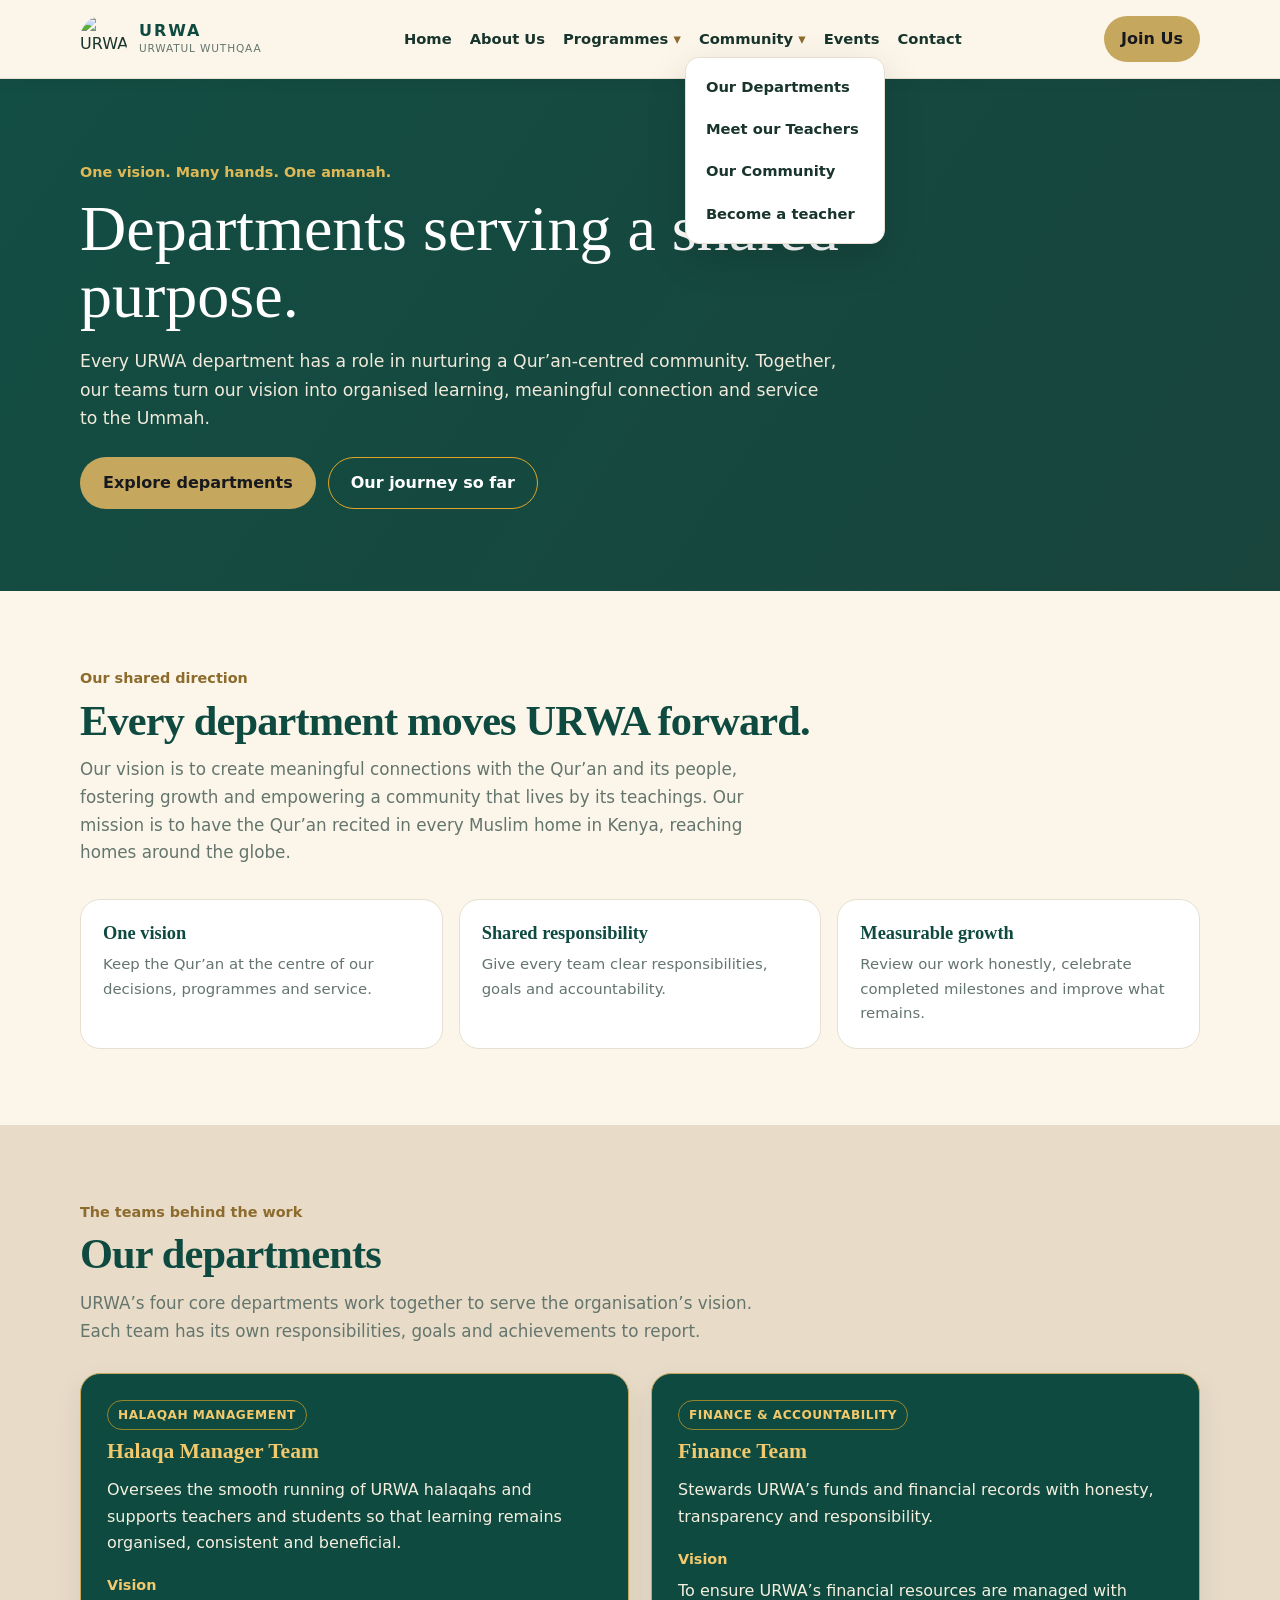
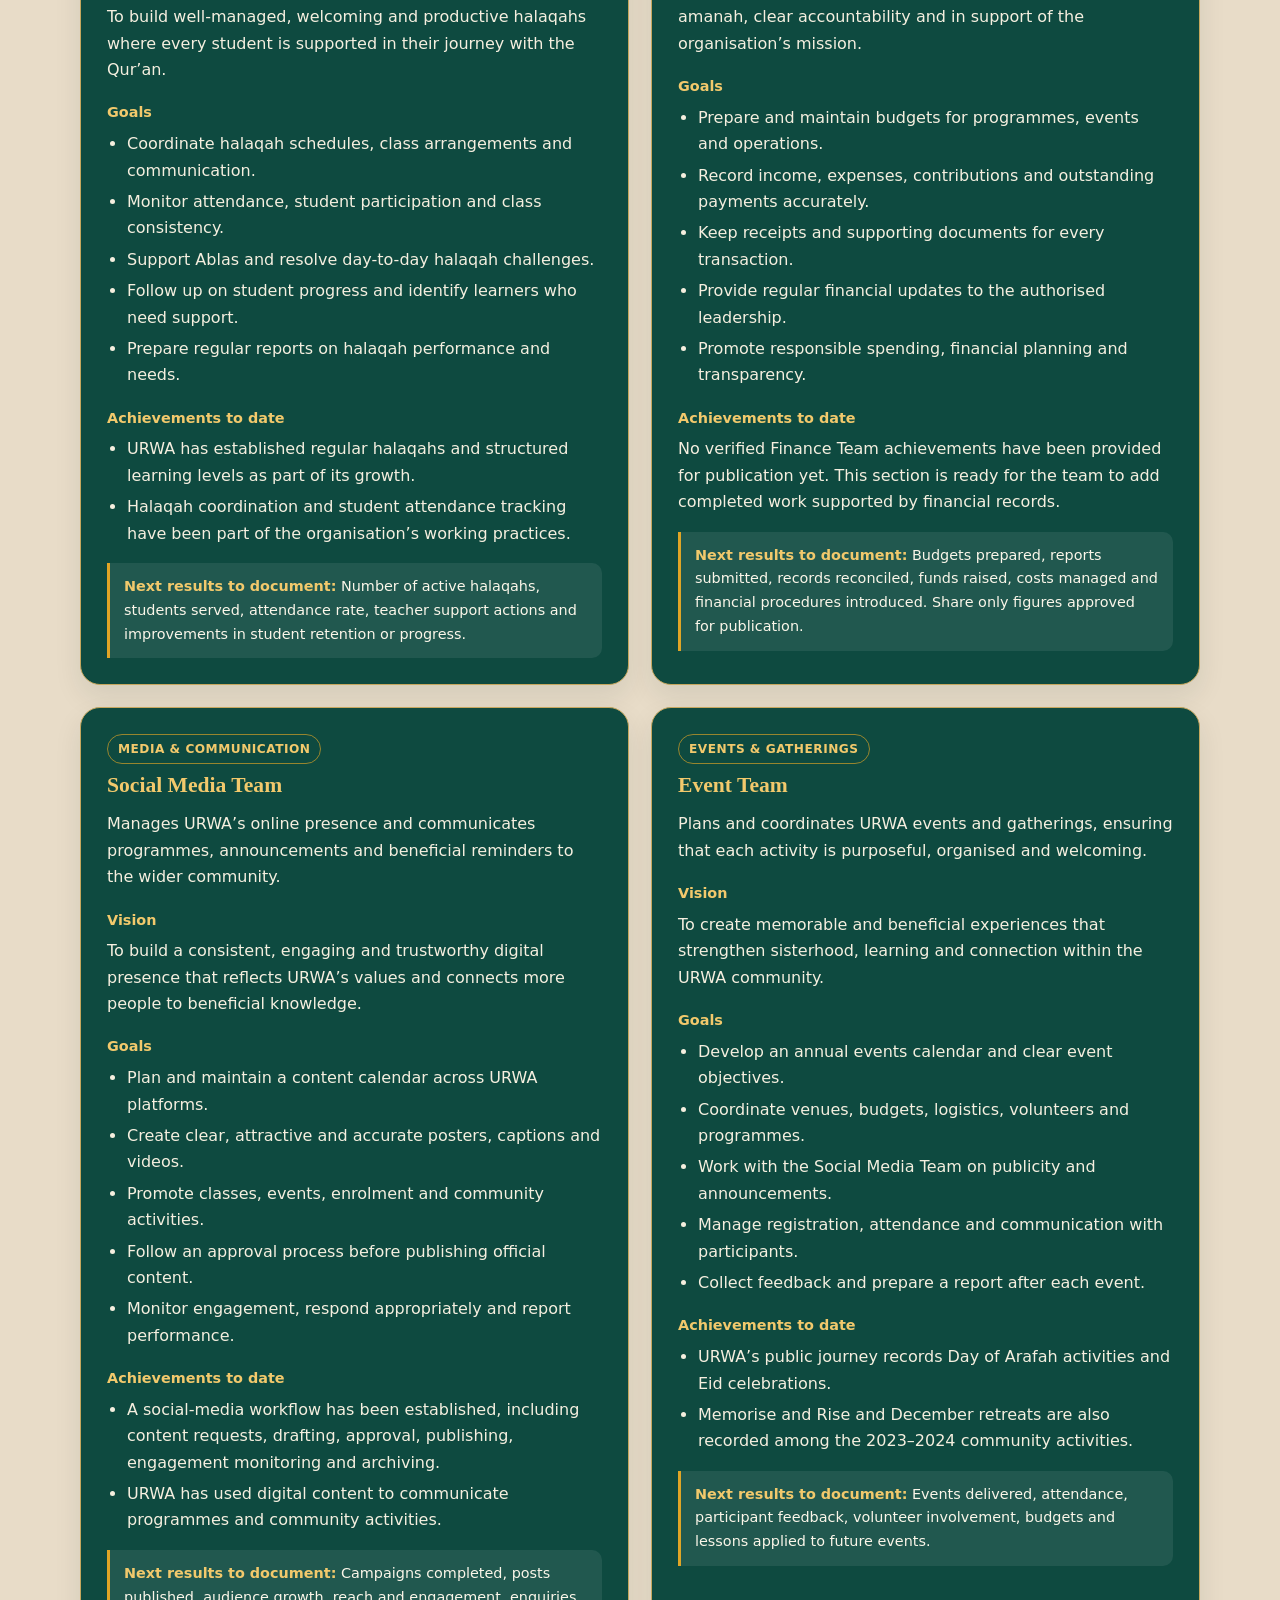
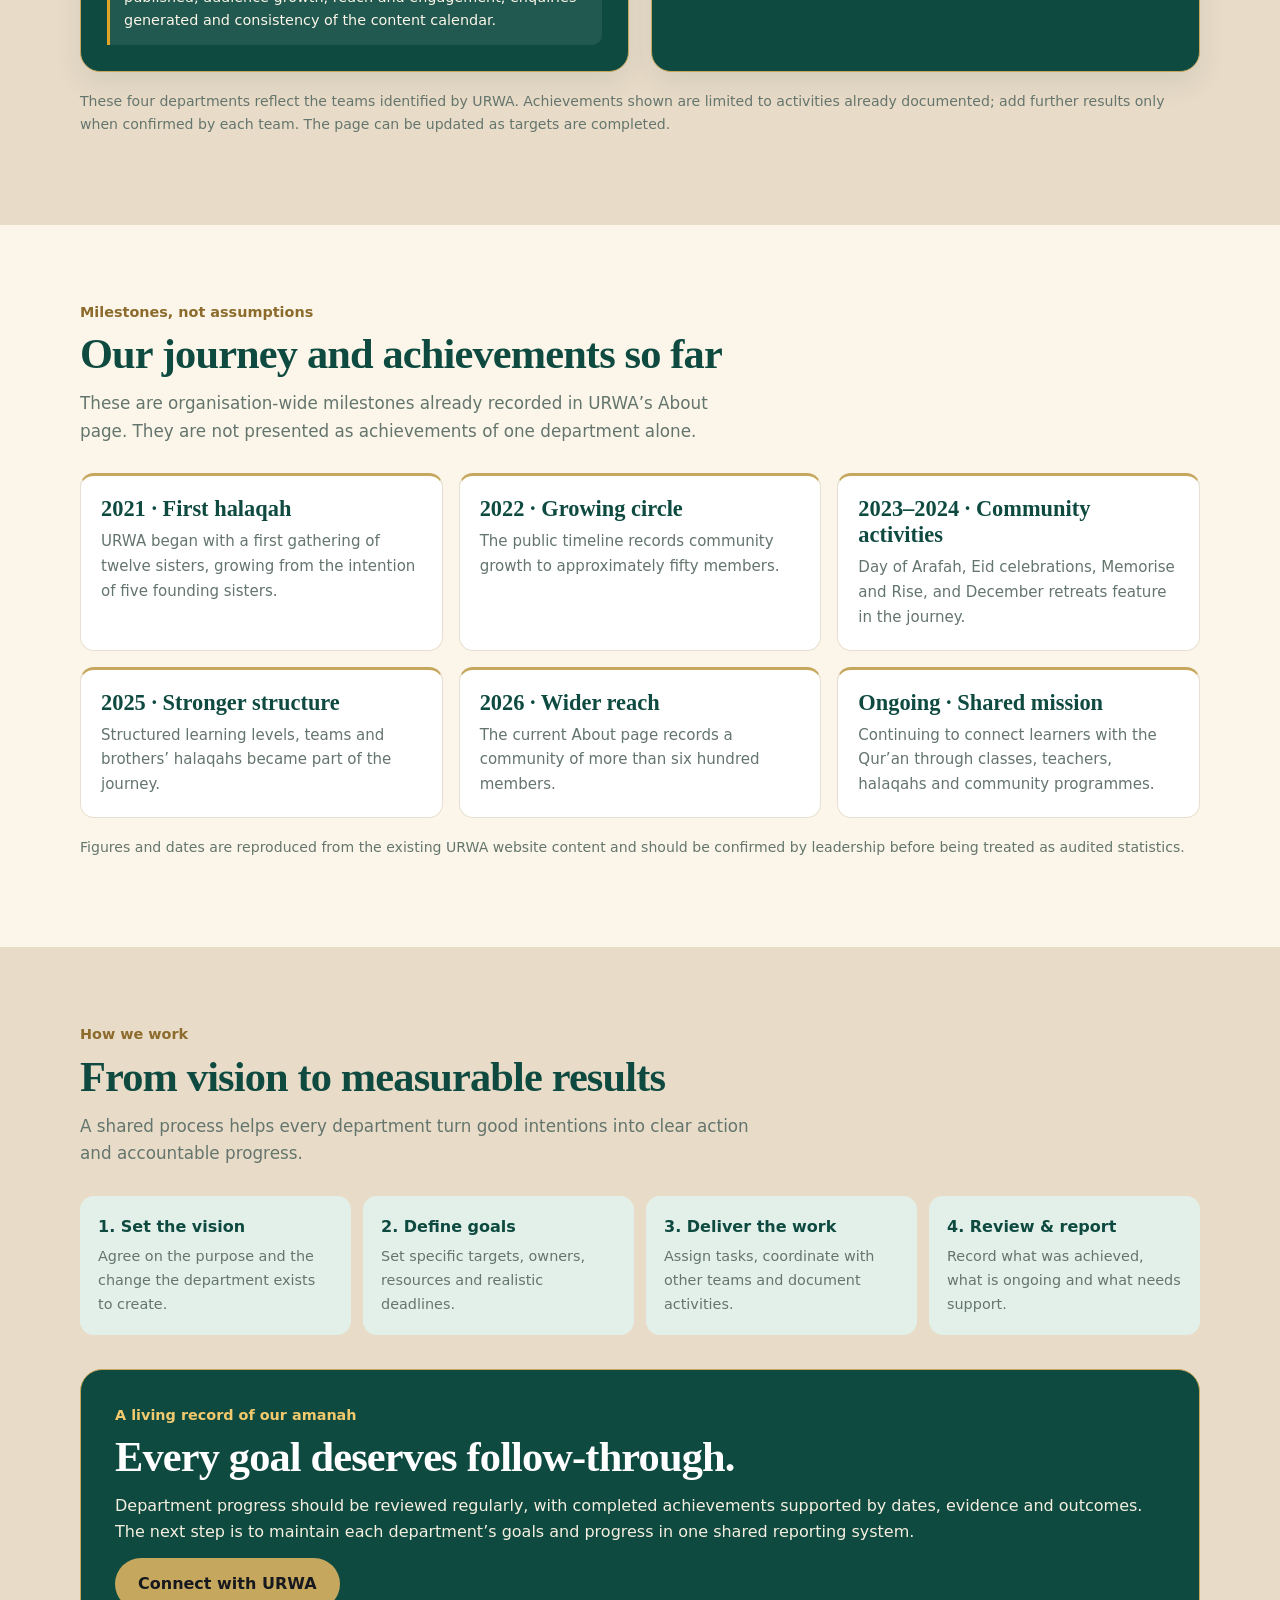
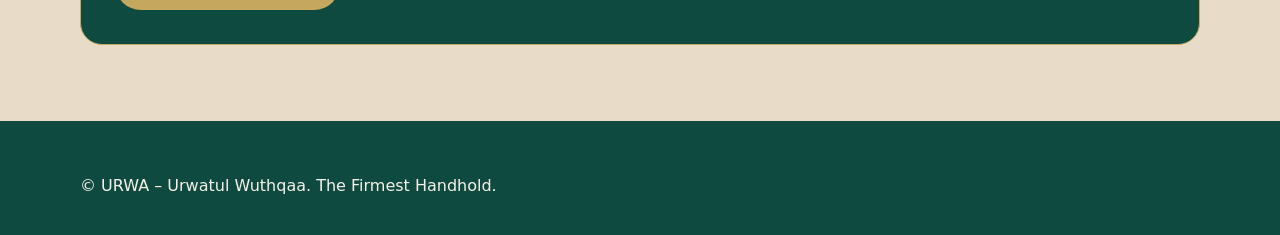
==== commit 228cceab: "Align departments page with URWA's four actual teams" ====
--- a/departments.html
+++ b/departments.html
@@ -85,59 +85,42 @@
 
   <section class="alt" id="departments">
     <div class="wrap">
-      <div class="section-heading"><div class="kicker">The teams behind the work</div><h2>Our departments</h2><p class="lead">Each department has a distinct responsibility, while working in coordination with the wider URWA leadership and other teams.</p></div>
+      <div class="section-heading"><div class="kicker">The teams behind the work</div><h2>Our departments</h2><p class="lead">URWA’s four core departments work together to serve the organisation’s vision. Each team has its own responsibilities, goals and achievements to report.</p></div>
       <div class="dept-grid">
         <article class="dept-card">
-          <span class="dept-tag">LEARNING & TARBIYAH</span><h3>Qur’an & Academic Department</h3>
-          <p>Leads the academic direction and quality of Qur’an learning across URWA programmes.</p>
-          <h4>Vision</h4><p>A learning community that recites the Qur’an correctly, understands its guidance and puts its teachings into practice.</p>
-          <h4>Goals</h4><ul><li>Provide structured learning pathways for different levels.</li><li>Maintain clear lesson plans, learning outcomes and class schedules.</li><li>Support Ablas with academic guidance and teaching resources.</li><li>Review learner progress and strengthen consistency in halaqahs.</li></ul>
-          <div class="dept-status"><strong>Progress documented:</strong> URWA’s public journey records the development of structured learning levels and regular halaqahs. Department-specific completion figures have not yet been published.</div>
+          <span class="dept-tag">HALAQAH MANAGEMENT</span><h3>Halaqa Manager Team</h3>
+          <p>Oversees the smooth running of URWA halaqahs and supports teachers and students so that learning remains organised, consistent and beneficial.</p>
+          <h4>Vision</h4><p>To build well-managed, welcoming and productive halaqahs where every student is supported in their journey with the Qur’an.</p>
+          <h4>Goals</h4><ul><li>Coordinate halaqah schedules, class arrangements and communication.</li><li>Monitor attendance, student participation and class consistency.</li><li>Support Ablas and resolve day-to-day halaqah challenges.</li><li>Follow up on student progress and identify learners who need support.</li><li>Prepare regular reports on halaqah performance and needs.</li></ul>
+          <h4>Achievements to date</h4><ul><li>URWA has established regular halaqahs and structured learning levels as part of its growth.</li><li>Halaqah coordination and student attendance tracking have been part of the organisation’s working practices.</li></ul>
+          <div class="dept-status"><strong>Next results to document:</strong> Number of active halaqahs, students served, attendance rate, teacher support actions and improvements in student retention or progress.</div>
         </article>
         <article class="dept-card">
-          <span class="dept-tag">MEMORISATION & REVISION</span><h3>Hifdh & Muraja’ah Department</h3>
-          <p>Supports learners who are memorising the Qur’an and protecting what they have already memorised.</p>
-          <h4>Vision</h4><p>To nurture strong, sincere and sustainable relationships with the Qur’an through memorisation, revision and reflection.</p>
-          <h4>Goals</h4><ul><li>Develop realistic memorisation and muraja’ah pathways.</li><li>Encourage consistency, accurate recitation and revision habits.</li><li>Equip learners with progress plans and supportive follow-up.</li><li>Identify challenges early and guide learners towards manageable solutions.</li></ul>
-          <div class="dept-status"><strong>Progress to record:</strong> Hifdh support is part of URWA’s programme direction. Specific numbers of students, juz completed or programme outcomes should be added from the department’s verified records.</div>
+          <span class="dept-tag">FINANCE & ACCOUNTABILITY</span><h3>Finance Team</h3>
+          <p>Stewards URWA’s funds and financial records with honesty, transparency and responsibility.</p>
+          <h4>Vision</h4><p>To ensure URWA’s financial resources are managed with amanah, clear accountability and in support of the organisation’s mission.</p>
+          <h4>Goals</h4><ul><li>Prepare and maintain budgets for programmes, events and operations.</li><li>Record income, expenses, contributions and outstanding payments accurately.</li><li>Keep receipts and supporting documents for every transaction.</li><li>Provide regular financial updates to the authorised leadership.</li><li>Promote responsible spending, financial planning and transparency.</li></ul>
+          <h4>Achievements to date</h4><p>No verified Finance Team achievements have been provided for publication yet. This section is ready for the team to add completed work supported by financial records.</p>
+          <div class="dept-status"><strong>Next results to document:</strong> Budgets prepared, reports submitted, records reconciled, funds raised, costs managed and financial procedures introduced. Share only figures approved for publication.</div>
         </article>
         <article class="dept-card">
-          <span class="dept-tag">TEACHER DEVELOPMENT</span><h3>QTP & Teacher Development</h3>
-          <p>Strengthens the people entrusted with teaching, mentoring and guiding learners.</p>
-          <h4>Vision</h4><p>A confident, prepared and compassionate body of teachers who deliver beneficial knowledge with excellence and good character.</p>
-          <h4>Goals</h4><ul><li>Provide teacher development in lesson planning and classroom practice.</li><li>Promote consistency in teaching standards and learner care.</li><li>Support teacher induction, mentoring and continuous development.</li><li>Build a culture of reflection, feedback and improvement.</li></ul>
-          <div class="dept-status"><strong>Progress documented:</strong> QTP-101 is listed in URWA’s programme offering as a teacher development programme covering character, lesson planning and teaching excellence.</div>
+          <span class="dept-tag">MEDIA & COMMUNICATION</span><h3>Social Media Team</h3>
+          <p>Manages URWA’s online presence and communicates programmes, announcements and beneficial reminders to the wider community.</p>
+          <h4>Vision</h4><p>To build a consistent, engaging and trustworthy digital presence that reflects URWA’s values and connects more people to beneficial knowledge.</p>
+          <h4>Goals</h4><ul><li>Plan and maintain a content calendar across URWA platforms.</li><li>Create clear, attractive and accurate posters, captions and videos.</li><li>Promote classes, events, enrolment and community activities.</li><li>Follow an approval process before publishing official content.</li><li>Monitor engagement, respond appropriately and report performance.</li></ul>
+          <h4>Achievements to date</h4><ul><li>A social-media workflow has been established, including content requests, drafting, approval, publishing, engagement monitoring and archiving.</li><li>URWA has used digital content to communicate programmes and community activities.</li></ul>
+          <div class="dept-status"><strong>Next results to document:</strong> Campaigns completed, posts published, audience growth, reach and engagement, enquiries generated and consistency of the content calendar.</div>
         </article>
         <article class="dept-card">
-          <span class="dept-tag">COMMUNICATION & OUTREACH</span><h3>Media & Communications</h3>
-          <p>Communicates URWA’s work clearly, consistently and in a way that protects the trust of the community.</p>
-          <h4>Vision</h4><p>A recognisable and trustworthy URWA voice that shares beneficial knowledge, celebrates community work and reaches more homes.</p>
-          <h4>Goals</h4><ul><li>Maintain a clear content calendar and consistent brand identity.</li><li>Coordinate event publicity and programme announcements with departments.</li><li>Use an approval process for posters, captions and public statements.</li><li>Review engagement and keep an organised archive of approved content.</li></ul>
-          <div class="dept-status"><strong>Progress documented:</strong> A social-media workflow has previously been established, including advance requests, content drafting, approval, publishing, engagement monitoring and archiving.</div>
-        </article>
-        <article class="dept-card">
-          <span class="dept-tag">SISTERHOOD & COMMUNITY</span><h3>Events & Community</h3>
-          <p>Creates opportunities for members to connect beyond lessons through beneficial gatherings and shared experiences.</p>
-          <h4>Vision</h4><p>A connected community where members feel welcomed, supported and inspired to grow in faith together.</p>
-          <h4>Goals</h4><ul><li>Plan purposeful gatherings, retreats and community activities.</li><li>Coordinate event timelines, teams, communication and follow-up.</li><li>Encourage participation and belonging across the community.</li><li>Collect feedback and document lessons after each activity.</li></ul>
-          <div class="dept-status"><strong>Progress documented:</strong> URWA’s public timeline records Day of Arafah activities, Eid celebrations, Memorise and Rise, and December retreats during 2023–2024.</div>
-        </article>
-        <article class="dept-card">
-          <span class="dept-tag">GOVERNANCE & SUPPORT</span><h3>Administration & Operations</h3>
-          <p>Provides the coordination, records and operational support that allow URWA’s departments to work effectively.</p>
-          <h4>Vision</h4><p>A well-organised, accountable and dependable institution that fulfils its responsibilities with amanah.</p>
-          <h4>Goals</h4><ul><li>Clarify team roles, reporting lines and departmental responsibilities.</li><li>Maintain accurate membership, attendance and organisational records.</li><li>Coordinate plans, resources, meetings and follow-up actions.</li><li>Track departmental targets, risks and completed work.</li></ul>
-          <div class="dept-status"><strong>Progress documented:</strong> URWA’s public journey records the introduction of more structured teams in 2025. Internal operational outcomes should be updated by the administration team.</div>
-        </article>
-        <article class="dept-card">
-          <span class="dept-tag">BROTHERS’ LEARNING</span><h3>Brothers’ Section</h3>
-          <p>Coordinates the brothers’ Qur’an learning activities as part of URWA’s wider mission.</p>
-          <h4>Vision</h4><p>To make accessible, consistent Qur’an learning available to brothers and support Qur’an-centred homes and communities.</p>
-          <h4>Goals</h4><ul><li>Organise and support brothers’ halaqahs and learning schedules.</li><li>Coordinate teachers, learners and programme communication.</li><li>Maintain clear learning pathways and attendance records.</li><li>Strengthen collaboration with the wider URWA mission while respecting appropriate section arrangements.</li></ul>
-          <div class="dept-status"><strong>Progress documented:</strong> Brothers’ halaqahs are recorded as part of URWA’s 2025 organisational development.</div>
+          <span class="dept-tag">EVENTS & GATHERINGS</span><h3>Event Team</h3>
+          <p>Plans and coordinates URWA events and gatherings, ensuring that each activity is purposeful, organised and welcoming.</p>
+          <h4>Vision</h4><p>To create memorable and beneficial experiences that strengthen sisterhood, learning and connection within the URWA community.</p>
+          <h4>Goals</h4><ul><li>Develop an annual events calendar and clear event objectives.</li><li>Coordinate venues, budgets, logistics, volunteers and programmes.</li><li>Work with the Social Media Team on publicity and announcements.</li><li>Manage registration, attendance and communication with participants.</li><li>Collect feedback and prepare a report after each event.</li></ul>
+          <h4>Achievements to date</h4><ul><li>URWA’s public journey records Day of Arafah activities and Eid celebrations.</li><li>Memorise and Rise and December retreats are also recorded among the 2023–2024 community activities.</li></ul>
+          <div class="dept-status"><strong>Next results to document:</strong> Events delivered, attendance, participant feedback, volunteer involvement, budgets and lessons applied to future events.</div>
         </article>
       </div>
-      <p class="dept-note">Department names and scopes on this page provide a working structure based on URWA’s published programmes and previously established team workflows. Leadership can adjust them to match the current official organogram.</p>
+      <p class="dept-note">These four departments reflect the teams identified by URWA. Achievements shown are limited to activities already documented; add further results only when confirmed by each team. The page can be updated as targets are completed.</p>
     </div>
   </section>
 
